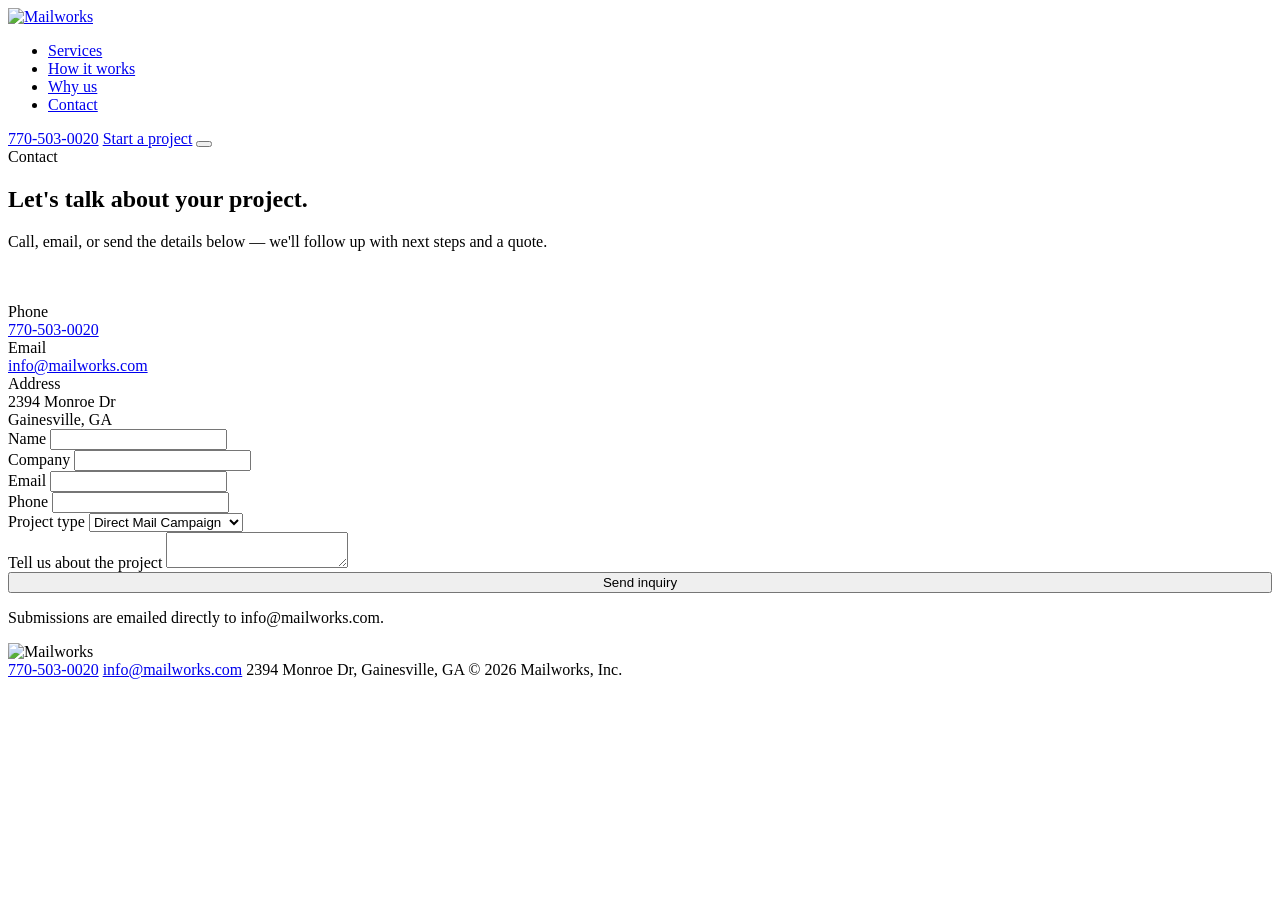
==== index.html @ 34e45dac "Add files via upload" ====
<!DOCTYPE html>
<html lang="en">
<head>
<meta charset="UTF-8">
<meta name="viewport" content="width=device-width, initial-scale=1.0">
<title>Contact — Mailworks</title>
<meta name="description" content="Get in touch with Mailworks in Gainesville, GA — call, email, or send a project inquiry.">
<link rel="stylesheet" href="css/styles.css">
</head>
<body>

<header class="site-header">
  <div class="nav-inner">
    <a href="index.html" class="brand"><img src="assets/mailworks-logo.png" alt="Mailworks"></a>
    <nav class="main-nav" id="main-nav">
      <ul>
        <li><a href="index.html#services">Services</a></li>
        <li><a href="index.html#how">How it works</a></li>
        <li><a href="index.html#why">Why us</a></li>
        <li><a href="contact.html">Contact</a></li>
      </ul>
    </nav>
    <div class="header-cta">
      <a class="header-phone" href="tel:7705030020">770-503-0020</a>
      <a class="btn btn-primary" href="#inquiry-form">Start a project</a>
      <button class="nav-toggle" aria-label="Toggle menu" aria-expanded="false">
        <span></span><span></span><span></span>
      </button>
    </div>
  </div>
</header>

<main>

  <section class="page-intro">
    <div class="wrap">
      <span class="eyebrow">Contact</span>
      <h1>Let's talk about your project.</h1>
      <p class="lede">Call, email, or send the details below — we'll follow up with next steps and a quote.</p>
    </div>
  </section>

  <section class="section" style="border-bottom:none; padding-top:36px;">
    <div class="wrap">
      <div class="contact-grid">

        <div class="contact-info">
          <div class="row">
            <div class="k">Phone</div>
            <div class="v"><a href="tel:7705030020">770-503-0020</a></div>
          </div>
          <div class="row">
            <div class="k">Email</div>
            <div class="v"><a href="mailto:info@mailworks.com">info@mailworks.com</a></div>
          </div>
          <div class="row">
            <div class="k">Address</div>
            <div class="v">2394 Monroe Dr<br>Gainesville, GA</div>
          </div>
        </div>

        <div class="form-card">
          <form id="inquiry-form" action="https://formspree.io/f/maqrlwvw" method="POST">
            <input type="hidden" name="_subject" value="New inquiry — mailworks.com">
            <div class="field-row">
              <div class="field">
                <label for="name">Name</label>
                <input type="text" id="name" name="name" required>
              </div>
              <div class="field">
                <label for="company">Company</label>
                <input type="text" id="company" name="company">
              </div>
            </div>
            <div class="field-row">
              <div class="field">
                <label for="email">Email</label>
                <input type="email" id="email" name="email" required>
              </div>
              <div class="field">
                <label for="phone">Phone</label>
                <input type="tel" id="phone" name="phone">
              </div>
            </div>
            <div class="field">
              <label for="project_type">Project type</label>
              <select id="project_type" name="project_type">
                <option>Direct Mail Campaign</option>
                <option>Custom Print Project</option>
                <option>Print + Mail Combined</option>
                <option>Digital Print</option>
                <option>Not sure yet</option>
              </select>
            </div>
            <div class="field">
              <label for="message">Tell us about the project</label>
              <textarea id="message" name="message" required></textarea>
            </div>
            <button type="submit" class="btn btn-primary" style="width:100%; text-align:center;">Send inquiry</button>
            <p id="form-status" class="form-status" role="status"></p>
            <p class="form-note">Submissions are emailed directly to info@mailworks.com.</p>
          </form>
        </div>

      </div>
    </div>
  </section>

</main>

<footer class="site-footer">
  <div class="wrap footer-inner">
    <img src="assets/mailworks-logo.png" alt="Mailworks">
    <div class="footer-meta">
      <a href="tel:7705030020">770-503-0020</a>
      <a href="mailto:info@mailworks.com">info@mailworks.com</a>
      <span>2394 Monroe Dr, Gainesville, GA</span>
      <span>© <span id="year"></span> Mailworks, Inc.</span>
    </div>
  </div>
</footer>

<script src="js/main.js"></script>
<script>document.getElementById('year').textContent = new Date().getFullYear();</script>
</body>
</html>
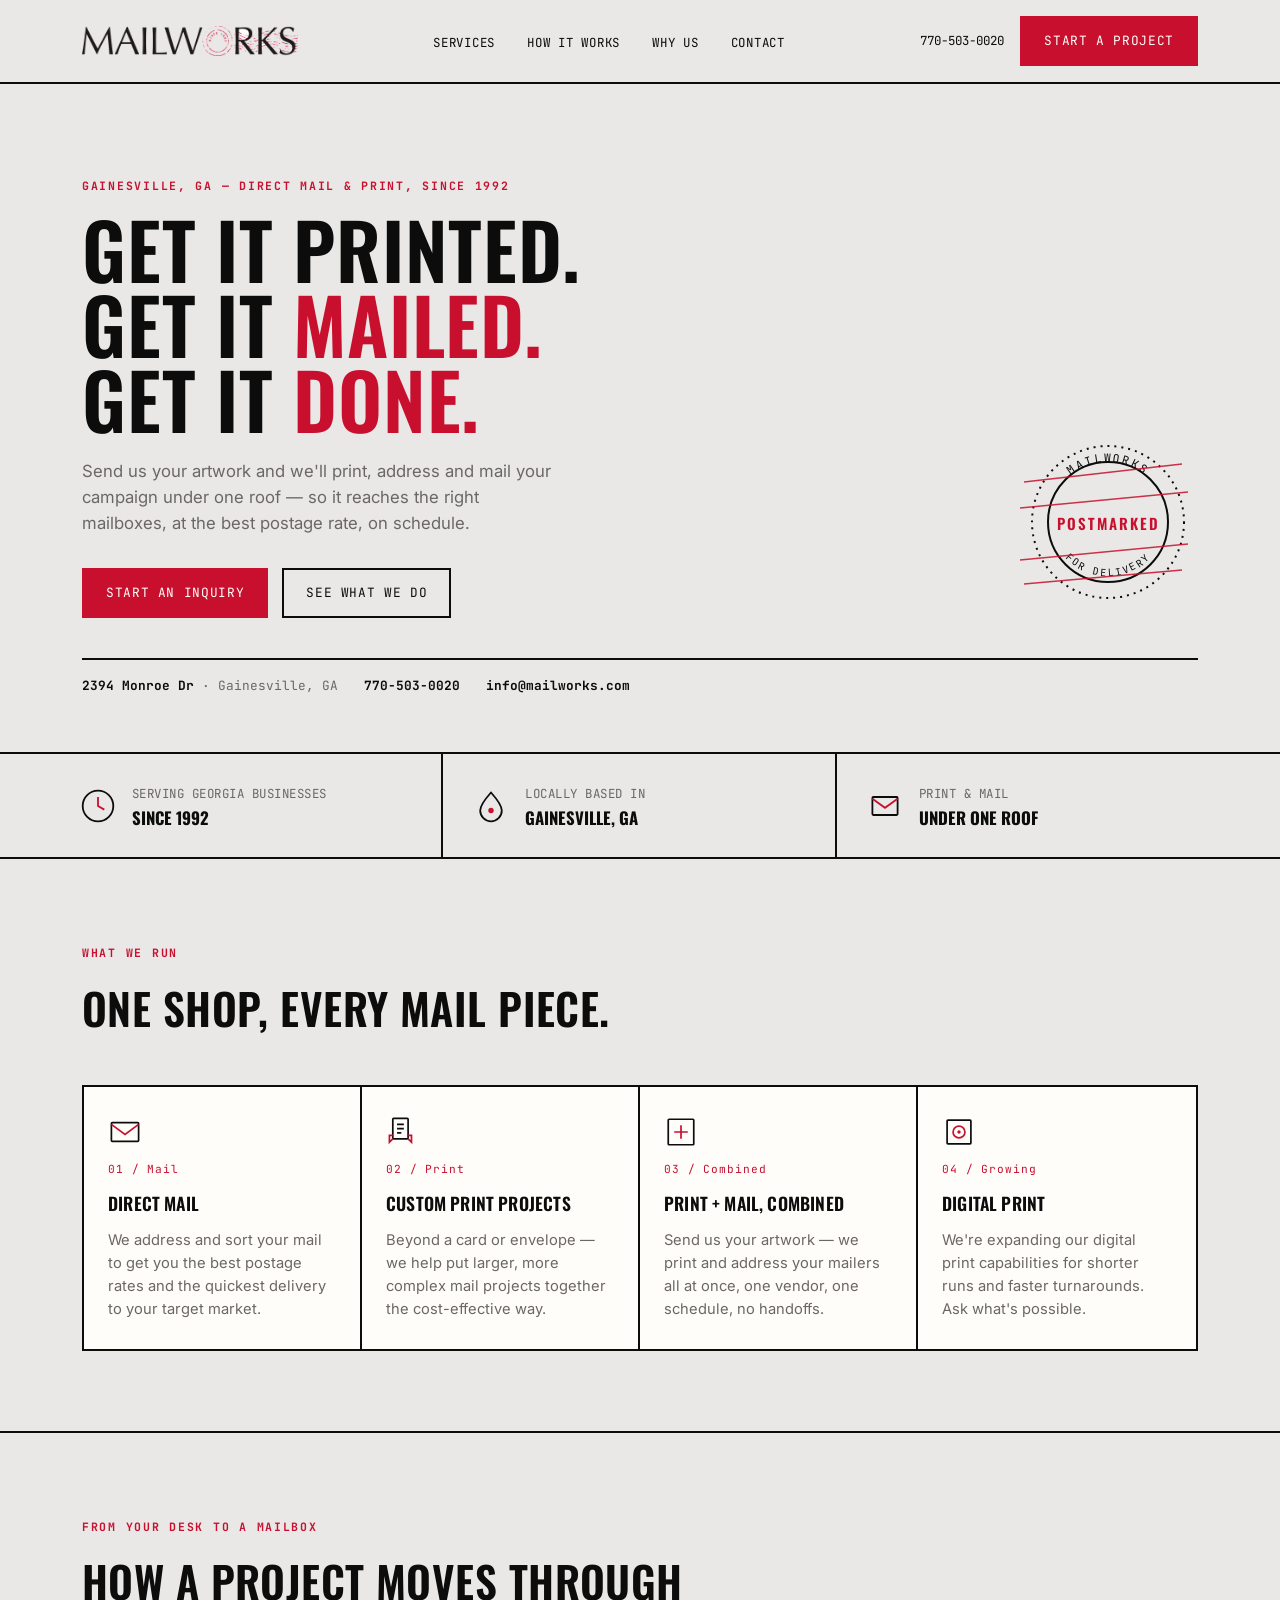
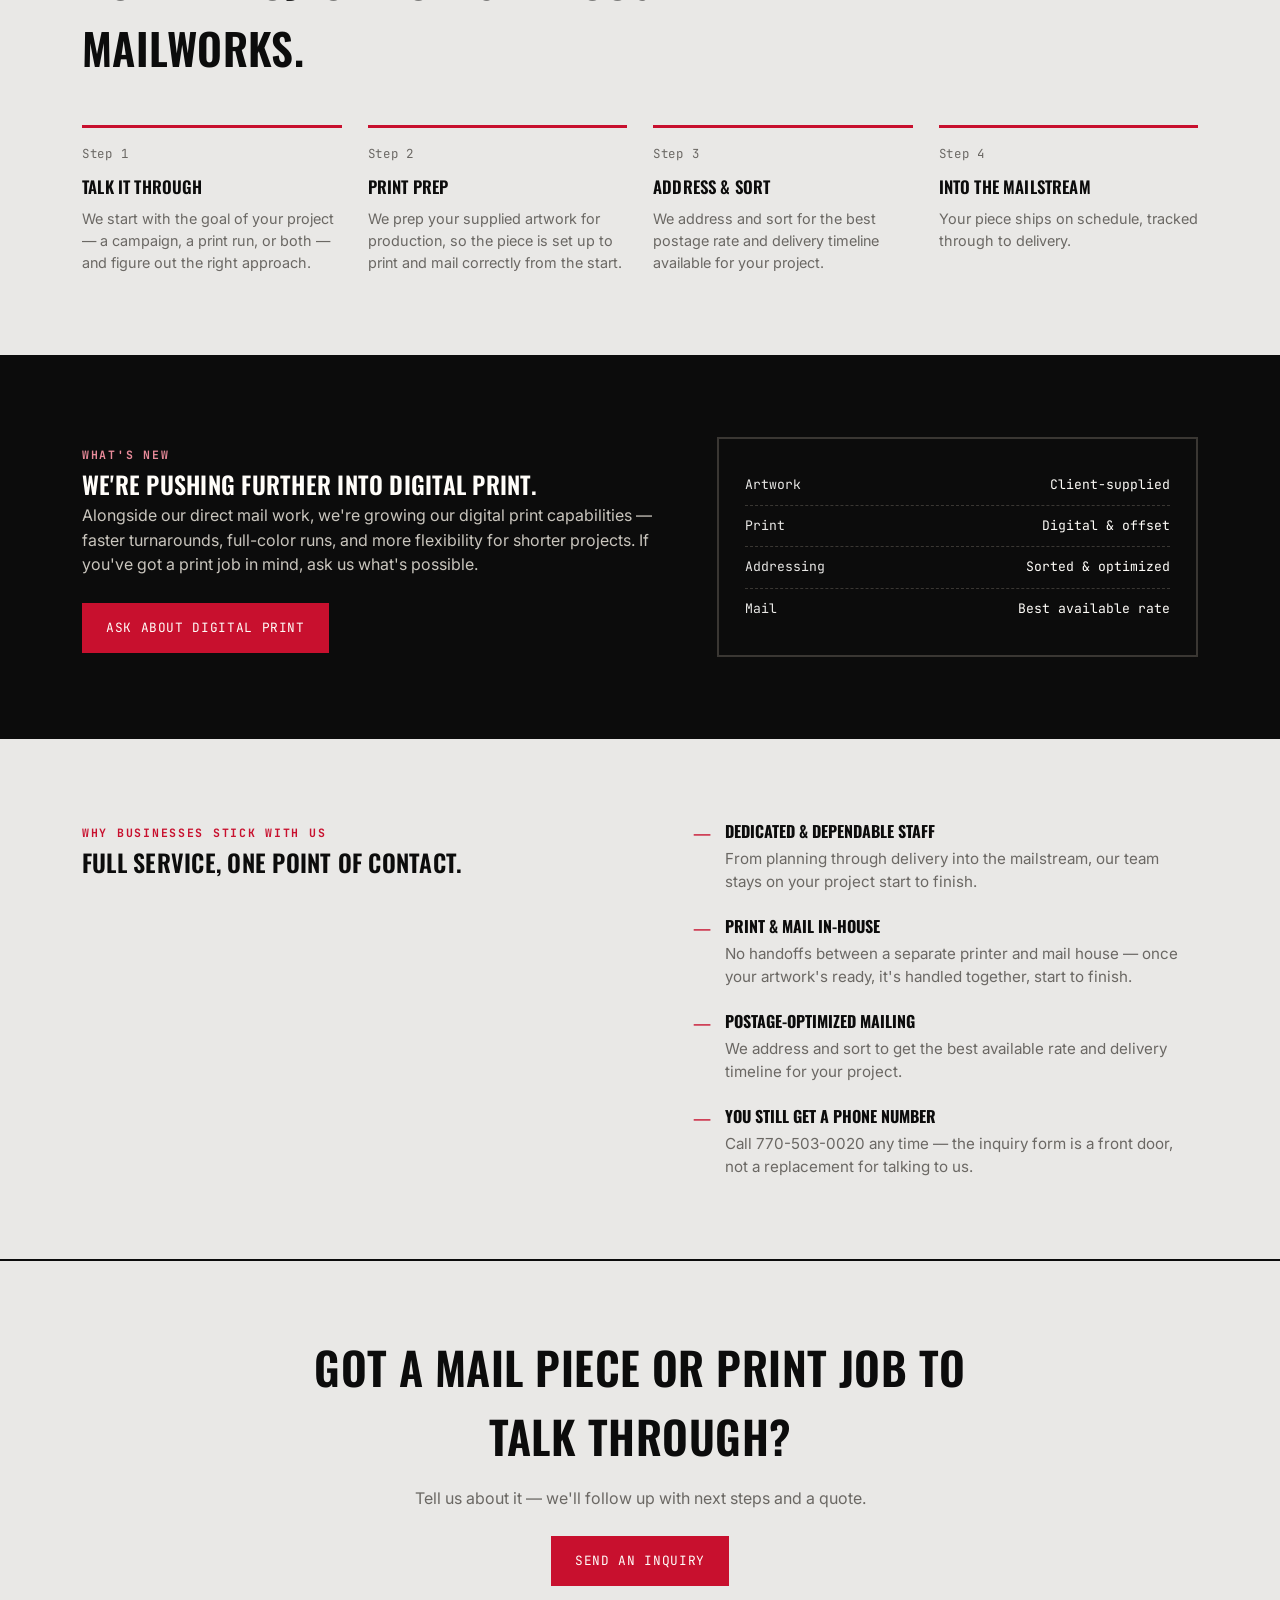
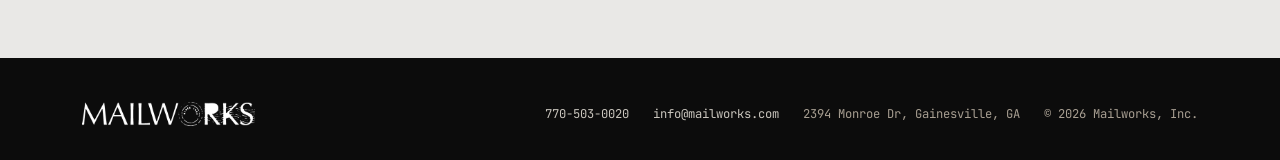
==== commit 1b61efe8: "Add files via upload" ====
--- a/index.html
+++ b/index.html
@@ -3,26 +3,26 @@
 <head>
 <meta charset="UTF-8">
 <meta name="viewport" content="width=device-width, initial-scale=1.0">
-<title>Contact — Mailworks</title>
-<meta name="description" content="Get in touch with Mailworks in Gainesville, GA — call, email, or send a project inquiry.">
-<link rel="stylesheet" href="css/styles.css">
+<title>Mailworks — Direct Mail &amp; Print, Gainesville GA</title>
+<meta name="description" content="Mailworks handles direct mail campaigns and custom print projects for Georgia businesses since 1992 — print, addressing and postage-optimized mailing, all in one place.">
+<link rel="stylesheet" href="styles.css">
 </head>
 <body>
 
 <header class="site-header">
   <div class="nav-inner">
-    <a href="index.html" class="brand"><img src="assets/mailworks-logo.png" alt="Mailworks"></a>
+    <a href="index.html" class="brand"><img src="mailworks-logo.png" alt="Mailworks"></a>
     <nav class="main-nav" id="main-nav">
       <ul>
-        <li><a href="index.html#services">Services</a></li>
-        <li><a href="index.html#how">How it works</a></li>
-        <li><a href="index.html#why">Why us</a></li>
+        <li><a href="#services">Services</a></li>
+        <li><a href="#how">How it works</a></li>
+        <li><a href="#why">Why us</a></li>
         <li><a href="contact.html">Contact</a></li>
       </ul>
     </nav>
     <div class="header-cta">
       <a class="header-phone" href="tel:7705030020">770-503-0020</a>
-      <a class="btn btn-primary" href="#inquiry-form">Start a project</a>
+      <a class="btn btn-primary" href="contact.html">Start a project</a>
       <button class="nav-toggle" aria-label="Toggle menu" aria-expanded="false">
         <span></span><span></span><span></span>
       </button>
@@ -32,77 +32,210 @@
 
 <main>
 
-  <section class="page-intro">
-    <div class="wrap">
-      <span class="eyebrow">Contact</span>
-      <h1>Let's talk about your project.</h1>
-      <p class="lede">Call, email, or send the details below — we'll follow up with next steps and a quote.</p>
-    </div>
-  </section>
-
-  <section class="section" style="border-bottom:none; padding-top:36px;">
-    <div class="wrap">
-      <div class="contact-grid">
-
-        <div class="contact-info">
-          <div class="row">
-            <div class="k">Phone</div>
-            <div class="v"><a href="tel:7705030020">770-503-0020</a></div>
-          </div>
-          <div class="row">
-            <div class="k">Email</div>
-            <div class="v"><a href="mailto:info@mailworks.com">info@mailworks.com</a></div>
-          </div>
-          <div class="row">
-            <div class="k">Address</div>
-            <div class="v">2394 Monroe Dr<br>Gainesville, GA</div>
-          </div>
-        </div>
-
-        <div class="form-card">
-          <form id="inquiry-form" action="https://formspree.io/f/maqrlwvw" method="POST">
-            <input type="hidden" name="_subject" value="New inquiry — mailworks.com">
-            <div class="field-row">
-              <div class="field">
-                <label for="name">Name</label>
-                <input type="text" id="name" name="name" required>
-              </div>
-              <div class="field">
-                <label for="company">Company</label>
-                <input type="text" id="company" name="company">
-              </div>
-            </div>
-            <div class="field-row">
-              <div class="field">
-                <label for="email">Email</label>
-                <input type="email" id="email" name="email" required>
-              </div>
-              <div class="field">
-                <label for="phone">Phone</label>
-                <input type="tel" id="phone" name="phone">
-              </div>
-            </div>
-            <div class="field">
-              <label for="project_type">Project type</label>
-              <select id="project_type" name="project_type">
-                <option>Direct Mail Campaign</option>
-                <option>Custom Print Project</option>
-                <option>Print + Mail Combined</option>
-                <option>Digital Print</option>
-                <option>Not sure yet</option>
-              </select>
-            </div>
-            <div class="field">
-              <label for="message">Tell us about the project</label>
-              <textarea id="message" name="message" required></textarea>
-            </div>
-            <button type="submit" class="btn btn-primary" style="width:100%; text-align:center;">Send inquiry</button>
-            <p id="form-status" class="form-status" role="status"></p>
-            <p class="form-note">Submissions are emailed directly to info@mailworks.com.</p>
-          </form>
-        </div>
-
-      </div>
+  <!-- HERO -->
+  <section class="hero">
+    <div class="wrap hero-grid">
+      <div>
+        <span class="eyebrow">Gainesville, GA — Direct Mail &amp; Print, Since 1992</span>
+        <h1>Get it printed.<br>Get it <span class="accent">mailed.</span><br>Get it <span class="accent">done.</span></h1>
+        <p class="lede">Send us your artwork and we'll print, address and mail your campaign under one roof — so it reaches the right mailboxes, at the best postage rate, on schedule.</p>
+        <div class="hero-actions">
+          <a class="btn btn-primary" href="contact.html">Start an inquiry</a>
+          <a class="btn" href="#services">See what we do</a>
+        </div>
+      </div>
+
+      <div class="postmark-wrap">
+        <svg class="postmark" width="180" height="180" viewBox="0 0 180 180" aria-hidden="true">
+          <circle class="ring" cx="90" cy="90" r="76" stroke-width="2" stroke-dasharray="2 5"/>
+          <circle class="ring" cx="90" cy="90" r="60" stroke-width="2"/>
+          <path id="arcTop" d="M 30 90 A 60 60 0 0 1 150 90" fill="none"/>
+          <text font-size="11.5"><textPath href="#arcTop" startOffset="50%" text-anchor="middle">MAILWORKS</textPath></text>
+          <text class="big" x="90" y="98" font-size="15" text-anchor="middle">POSTMARKED</text>
+          <path id="arcBot" d="M 35 108 A 60 60 0 0 0 145 108" fill="none"/>
+          <text font-size="10"><textPath href="#arcBot" startOffset="50%" text-anchor="middle">FOR&#160;DELIVERY</textPath></text>
+          <g class="cancel">
+            <line x1="6" y1="50" x2="164" y2="32"/>
+            <line x1="2" y1="76" x2="170" y2="60"/>
+            <line x1="2" y1="128" x2="170" y2="112"/>
+            <line x1="6" y1="152" x2="164" y2="138"/>
+          </g>
+        </svg>
+      </div>
+    </div>
+
+    <div class="wrap">
+      <div class="hero-address">
+        <span><strong>2394 Monroe Dr</strong> · Gainesville, GA</span>
+        <span><strong>770-503-0020</strong></span>
+        <span><strong>info@mailworks.com</strong></span>
+      </div>
+    </div>
+  </section>
+
+  <!-- AT A GLANCE -->
+  <section class="glance">
+    <div class="wrap" style="padding:0;">
+      <div class="glance-grid">
+        <div class="glance-item">
+          <svg viewBox="0 0 40 40" fill="none" stroke="var(--ink)" stroke-width="2"><circle cx="20" cy="20" r="17"/><path d="M20 10v10l7 4" stroke="var(--red)"/></svg>
+          <div>
+            <span class="label">Serving Georgia businesses</span>
+            <strong>Since 1992</strong>
+          </div>
+        </div>
+        <div class="glance-item">
+          <svg viewBox="0 0 40 40" fill="none" stroke="var(--ink)" stroke-width="2"><path d="M20 5C12 14 8 20 8 25a12 12 0 0024 0c0-5-4-11-12-20z"/><circle cx="20" cy="25" r="3" fill="var(--red)" stroke="none"/></svg>
+          <div>
+            <span class="label">Locally based in</span>
+            <strong>Gainesville, GA</strong>
+          </div>
+        </div>
+        <div class="glance-item">
+          <svg viewBox="0 0 40 40" fill="none" stroke="var(--ink)" stroke-width="2"><rect x="6" y="10" width="28" height="20" rx="1"/><path d="M6 12l14 10 14-10" stroke="var(--red)"/></svg>
+          <div>
+            <span class="label">Print &amp; mail</span>
+            <strong>Under one roof</strong>
+          </div>
+        </div>
+      </div>
+    </div>
+  </section>
+
+  <!-- SERVICES -->
+  <section class="section" id="services">
+    <div class="wrap">
+      <div class="section-head">
+        <span class="eyebrow">What we run</span>
+        <h2>One shop, every mail piece.</h2>
+      </div>
+      <div class="services-grid">
+        <article class="service">
+          <svg viewBox="0 0 40 40" fill="none" stroke="var(--ink)" stroke-width="2"><rect x="4" y="9" width="32" height="22" rx="1"/><path d="M4 11l16 12 16-12" stroke="var(--red)"/></svg>
+          <span class="tag">01 / Mail</span>
+          <h3>Direct Mail</h3>
+          <p>We address and sort your mail to get you the best postage rates and the quickest delivery to your target market.</p>
+        </article>
+        <article class="service">
+          <svg viewBox="0 0 40 40" fill="none" stroke="var(--ink)" stroke-width="2"><rect x="8" y="4" width="18" height="24" rx="1"/><path d="M8 28l-4 4v-8h4M26 28l4 4v-8h-4" stroke="var(--red)"/><path d="M13 11h8M13 16h8M13 21h5"/></svg>
+          <span class="tag">02 / Print</span>
+          <h3>Custom Print Projects</h3>
+          <p>Beyond a card or envelope — we help put larger, more complex mail projects together the cost-effective way.</p>
+        </article>
+        <article class="service">
+          <svg viewBox="0 0 40 40" fill="none" stroke="var(--ink)" stroke-width="2"><rect x="5" y="5" width="30" height="30" rx="1"/><path d="M12 20h16M20 12v16" stroke="var(--red)"/></svg>
+          <span class="tag">03 / Combined</span>
+          <h3>Print + Mail, Combined</h3>
+          <p>Send us your artwork — we print and address your mailers all at once, one vendor, one schedule, no handoffs.</p>
+        </article>
+        <article class="service">
+          <svg viewBox="0 0 40 40" fill="none" stroke="var(--ink)" stroke-width="2"><rect x="6" y="6" width="28" height="28" rx="1"/><circle cx="20" cy="20" r="7" stroke="var(--red)"/><circle cx="20" cy="20" r="2" fill="var(--red)" stroke="none"/></svg>
+          <span class="tag">04 / Growing</span>
+          <h3>Digital Print</h3>
+          <p>We're expanding our digital print capabilities for shorter runs and faster turnarounds. Ask what's possible.</p>
+        </article>
+      </div>
+    </div>
+  </section>
+
+  <!-- HOW IT WORKS -->
+  <section class="section" id="how">
+    <div class="wrap">
+      <div class="section-head">
+        <span class="eyebrow">From your desk to a mailbox</span>
+        <h2>How a project moves through Mailworks.</h2>
+      </div>
+      <div class="how-grid">
+        <div class="how-step">
+          <div class="how-num">Step 1</div>
+          <h3>Talk it through</h3>
+          <p>We start with the goal of your project — a campaign, a print run, or both — and figure out the right approach.</p>
+        </div>
+        <div class="how-step">
+          <div class="how-num">Step 2</div>
+          <h3>Print prep</h3>
+          <p>We prep your supplied artwork for production, so the piece is set up to print and mail correctly from the start.</p>
+        </div>
+        <div class="how-step">
+          <div class="how-num">Step 3</div>
+          <h3>Address &amp; sort</h3>
+          <p>We address and sort for the best postage rate and delivery timeline available for your project.</p>
+        </div>
+        <div class="how-step">
+          <div class="how-num">Step 4</div>
+          <h3>Into the mailstream</h3>
+          <p>Your piece ships on schedule, tracked through to delivery.</p>
+        </div>
+      </div>
+    </div>
+  </section>
+
+  <!-- DIGITAL PRINT PIVOT -->
+  <section class="section section-dark">
+    <div class="wrap callout">
+      <div>
+        <span class="eyebrow">What's new</span>
+        <h2>We're pushing further into digital print.</h2>
+        <p>Alongside our direct mail work, we're growing our digital print capabilities — faster turnarounds, full-color runs, and more flexibility for shorter projects. If you've got a print job in mind, ask us what's possible.</p>
+        <div style="margin-top:26px;">
+          <a class="btn btn-primary" href="contact.html">Ask about digital print</a>
+        </div>
+      </div>
+      <div class="callout-panel">
+        <div class="row"><span>Artwork</span><span>Client-supplied</span></div>
+        <div class="row"><span>Print</span><span>Digital &amp; offset</span></div>
+        <div class="row"><span>Addressing</span><span>Sorted &amp; optimized</span></div>
+        <div class="row"><span>Mail</span><span>Best available rate</span></div>
+      </div>
+    </div>
+  </section>
+
+  <!-- WHY US -->
+  <section class="section" id="why">
+    <div class="wrap why-grid">
+      <div>
+        <span class="eyebrow">Why businesses stick with us</span>
+        <h2>Full service, one point of contact.</h2>
+      </div>
+      <ul class="why-list">
+        <li>
+          <span class="mark">—</span>
+          <div>
+            <strong>Dedicated &amp; dependable staff</strong>
+            <p>From planning through delivery into the mailstream, our team stays on your project start to finish.</p>
+          </div>
+        </li>
+        <li>
+          <span class="mark">—</span>
+          <div>
+            <strong>Print &amp; mail in-house</strong>
+            <p>No handoffs between a separate printer and mail house — once your artwork's ready, it's handled together, start to finish.</p>
+          </div>
+        </li>
+        <li>
+          <span class="mark">—</span>
+          <div>
+            <strong>Postage-optimized mailing</strong>
+            <p>We address and sort to get the best available rate and delivery timeline for your project.</p>
+          </div>
+        </li>
+        <li>
+          <span class="mark">—</span>
+          <div>
+            <strong>You still get a phone number</strong>
+            <p>Call 770-503-0020 any time — the inquiry form is a front door, not a replacement for talking to us.</p>
+          </div>
+        </li>
+      </ul>
+    </div>
+  </section>
+
+  <!-- FINAL CTA -->
+  <section class="final-cta">
+    <div class="wrap">
+      <h2>Got a mail piece or print job to talk through?</h2>
+      <p>Tell us about it — we'll follow up with next steps and a quote.</p>
+      <a class="btn btn-primary" href="contact.html">Send an inquiry</a>
     </div>
   </section>
 
@@ -110,7 +243,7 @@
 
 <footer class="site-footer">
   <div class="wrap footer-inner">
-    <img src="assets/mailworks-logo.png" alt="Mailworks">
+    <img src="mailworks-logo.png" alt="Mailworks">
     <div class="footer-meta">
       <a href="tel:7705030020">770-503-0020</a>
       <a href="mailto:info@mailworks.com">info@mailworks.com</a>
@@ -120,7 +253,7 @@
   </div>
 </footer>
 
-<script src="js/main.js"></script>
+<script src="main.js"></script>
 <script>document.getElementById('year').textContent = new Date().getFullYear();</script>
 </body>
 </html>
--- a/styles.css
+++ b/styles.css
@@ -0,0 +1,282 @@
+@import url('https://fonts.googleapis.com/css2?family=Archivo+Black&family=Oswald:wght@400;500;600;700&family=Inter:wght@400;500;600;700&family=JetBrains+Mono:wght@500;700&display=swap');
+
+:root{
+  --ink:#0c0c0c;
+  --paper:#e9e8e6;
+  --white:#fffdf9;
+  --red:#c8102e;
+  --red-dark:#920c20;
+  --grey:#6b6864;
+  --line: rgba(12,12,12,0.16);
+}
+*,*::before,*::after{ box-sizing:border-box; }
+html{ scroll-behavior:smooth; }
+body{
+  margin:0;
+  background:var(--paper);
+  color:var(--ink);
+  font-family:'Inter',sans-serif;
+  -webkit-font-smoothing:antialiased;
+  line-height:1.55;
+}
+h1,h2,h3{
+  font-family:'Oswald',sans-serif;
+  text-transform:uppercase;
+  letter-spacing:0.01em;
+  margin:0;
+  font-weight:600;
+}
+p{ margin:0; }
+a{ color:inherit; }
+img{ max-width:100%; display:block; }
+ul{ list-style:none; margin:0; padding:0; }
+
+.wrap{ max-width:1180px; margin:0 auto; padding:0 32px; }
+@media (max-width:640px){ .wrap{ padding:0 18px; } }
+
+@media (prefers-reduced-motion: reduce){
+  *{ animation-duration:0.001ms !important; transition-duration:0.001ms !important; }
+}
+
+.eyebrow{
+  font-family:'JetBrains Mono',monospace;
+  font-weight:700;
+  font-size:0.72rem;
+  letter-spacing:0.15em;
+  text-transform:uppercase;
+  color:var(--red);
+  display:inline-flex; align-items:center; gap:8px;
+}
+
+/* -------------------- header -------------------- */
+header.site-header{
+  position:sticky; top:0; z-index:50;
+  background:var(--paper);
+  border-bottom:2px solid var(--ink);
+}
+.nav-inner{
+  display:flex; align-items:center; justify-content:space-between;
+  padding:16px 32px; max-width:1180px; margin:0 auto;
+}
+.brand img{ height:30px; }
+.main-nav ul{ display:flex; gap:32px; }
+.main-nav a{
+  font-family:'JetBrains Mono',monospace;
+  font-size:0.78rem; letter-spacing:0.06em; text-transform:uppercase;
+  text-decoration:none; color:var(--ink);
+  border-bottom:2px solid transparent; padding-bottom:4px;
+}
+.main-nav a:hover{ border-color:var(--red); }
+.header-cta{ display:flex; align-items:center; gap:16px; }
+.header-phone{
+  font-family:'JetBrains Mono',monospace; font-size:0.78rem; text-decoration:none; color:var(--ink);
+  display:none;
+}
+@media (min-width:860px){ .header-phone{ display:inline; } }
+
+.btn{
+  font-family:'JetBrains Mono',monospace;
+  font-size:0.8rem; letter-spacing:0.05em; text-transform:uppercase;
+  padding:13px 22px; text-decoration:none; display:inline-block;
+  border:2px solid var(--ink);
+  background:transparent; color:var(--ink);
+  cursor:pointer;
+}
+.btn:hover{ background:var(--ink); color:var(--white); }
+.btn-primary{ background:var(--red); color:var(--white); border-color:var(--red); }
+.btn-primary:hover{ background:var(--red-dark); border-color:var(--red-dark); }
+
+.nav-toggle{ display:none; }
+@media (max-width:860px){
+  .main-nav{
+    position:fixed; inset:65px 0 0 0; background:var(--paper);
+    transform:translateX(100%); transition:transform .3s ease;
+    padding:26px 24px; border-top:2px solid var(--ink);
+  }
+  .main-nav.open{ transform:translateX(0); }
+  .main-nav ul{ flex-direction:column; gap:20px; }
+  .main-nav a{ font-size:1rem; }
+  .nav-toggle{
+    display:flex; flex-direction:column; gap:5px;
+    background:none; border:none; cursor:pointer; padding:6px;
+  }
+  .nav-toggle span{ width:22px; height:2px; background:var(--ink); display:block; }
+  .header-cta .btn-primary{ padding:10px 14px; font-size:0.72rem; }
+}
+
+/* -------------------- hero -------------------- */
+.hero{
+  padding:88px 0 56px;
+  border-bottom:2px solid var(--ink);
+}
+.hero-grid{
+  display:grid; grid-template-columns:1.3fr 1fr; gap:56px; align-items:end;
+}
+@media (max-width:900px){ .hero-grid{ grid-template-columns:1fr; } }
+.hero h1{
+  font-size:clamp(2.5rem,6vw,5rem);
+  line-height:0.98;
+  margin-top:14px;
+}
+.hero h1 .accent{ color:var(--red); }
+.hero .lede{
+  font-size:1.05rem; color:var(--grey); max-width:480px; margin-top:22px;
+}
+.hero-actions{ display:flex; gap:14px; margin-top:32px; flex-wrap:wrap; }
+
+.postmark-wrap{ justify-self:end; }
+@media (max-width:900px){ .postmark-wrap{ justify-self:start; margin-top:12px; width:180px; } }
+.postmark svg{ display:block; }
+.postmark .ring{ fill:none; stroke:var(--ink); }
+.postmark text{
+  font-family:'JetBrains Mono',monospace; fill:var(--ink); letter-spacing:2px;
+}
+.postmark .big{ font-family:'Oswald',sans-serif; fill:var(--red); font-weight:600; }
+.postmark .cancel line{ stroke:var(--red); stroke-width:1.4; opacity:0.85; }
+
+.hero-address{
+  margin-top:40px; padding-top:16px; border-top:2px solid var(--ink);
+  font-family:'JetBrains Mono',monospace; font-size:0.8rem; color:var(--grey);
+  display:flex; gap:26px; flex-wrap:wrap;
+}
+.hero-address strong{ color:var(--ink); }
+
+/* -------------------- at-a-glance strip -------------------- */
+.glance{ border-bottom:2px solid var(--ink); }
+.glance-grid{
+  display:grid; grid-template-columns:repeat(3,1fr);
+}
+.glance-item{
+  padding:26px 30px;
+  border-right:2px solid var(--ink);
+  display:flex; align-items:center; gap:16px;
+}
+.glance-item:last-child{ border-right:none; }
+.glance-item svg{ flex:none; width:36px; height:36px; }
+.glance-item .label{ font-family:'JetBrains Mono',monospace; font-size:0.78rem; color:var(--grey); text-transform:uppercase; letter-spacing:0.04em; }
+.glance-item strong{ display:block; font-family:'Oswald',sans-serif; font-size:1.05rem; text-transform:uppercase; }
+@media (max-width:760px){
+  .glance-grid{ grid-template-columns:1fr; }
+  .glance-item{ border-right:none; border-bottom:2px solid var(--ink); }
+  .glance-item:last-child{ border-bottom:none; }
+}
+
+/* -------------------- section shells -------------------- */
+.section{ padding:80px 0; border-bottom:2px solid var(--ink); }
+.section-head{ margin-bottom:44px; max-width:640px; }
+.section-head h2{ font-size:clamp(1.9rem,3.6vw,2.7rem); margin-top:10px; }
+.section-dark{ background:var(--ink); color:var(--paper); }
+.section-dark .eyebrow{ color:#e88a99; }
+.section-dark h2{ color:var(--white); }
+.section-dark p{ color:#c9c5bd; }
+
+/* -------------------- services grid -------------------- */
+.services-grid{
+  display:grid; grid-template-columns:repeat(4,1fr);
+  border:2px solid var(--ink);
+}
+@media (max-width:900px){ .services-grid{ grid-template-columns:repeat(2,1fr); } }
+@media (max-width:560px){ .services-grid{ grid-template-columns:1fr; } }
+.service{
+  padding:28px 24px; background:var(--white);
+  border-right:2px solid var(--ink); border-bottom:2px solid var(--ink);
+  display:flex; flex-direction:column; gap:12px;
+}
+.services-grid .service:nth-child(4n){ border-right:none; }
+.services-grid .service:nth-last-child(-n+4){ border-bottom:none; }
+@media (max-width:900px){
+  .services-grid .service:nth-child(4n){ border-right:2px solid var(--ink); }
+  .services-grid .service:nth-child(2n){ border-right:none; }
+  .services-grid .service:nth-last-child(-n+4){ border-bottom:2px solid var(--ink); }
+  .services-grid .service:nth-last-child(-n+2){ border-bottom:none; }
+}
+@media (max-width:560px){
+  .services-grid .service{ border-right:none !important; }
+}
+.service svg{ width:34px; height:34px; }
+.service .tag{ font-family:'JetBrains Mono',monospace; font-size:0.7rem; color:var(--red); letter-spacing:0.08em; }
+.service h3{ font-size:1.1rem; }
+.service p{ color:var(--grey); font-size:0.92rem; }
+
+/* -------------------- how it works -------------------- */
+.how-grid{ display:grid; grid-template-columns:repeat(4,1fr); gap:26px; }
+@media (max-width:900px){ .how-grid{ grid-template-columns:1fr 1fr; } }
+@media (max-width:560px){ .how-grid{ grid-template-columns:1fr; } }
+.how-step{ border-top:3px solid var(--red); padding-top:16px; }
+.how-num{ font-family:'JetBrains Mono',monospace; color:var(--grey); font-size:0.78rem; letter-spacing:0.06em; }
+.how-step h3{ font-size:1.05rem; margin:10px 0 8px; }
+.how-step p{ color:var(--grey); font-size:0.9rem; }
+
+/* -------------------- pivot callout -------------------- */
+.callout{ display:grid; grid-template-columns:1.1fr 0.9fr; gap:48px; align-items:center; }
+@media (max-width:800px){ .callout{ grid-template-columns:1fr; } }
+.callout-panel{
+  border:2px solid #3a3733; padding:26px; font-family:'JetBrains Mono',monospace; font-size:0.82rem;
+}
+.callout-panel .row{ display:flex; justify-content:space-between; padding:10px 0; border-bottom:1px dashed #3a3733; }
+.callout-panel .row:last-child{ border-bottom:none; }
+.callout-panel .row span:last-child{ color:var(--white); }
+
+/* -------------------- why us -------------------- */
+.why-grid{ display:grid; grid-template-columns:1.1fr 1fr; gap:56px; align-items:start; }
+@media (max-width:900px){ .why-grid{ grid-template-columns:1fr; } }
+.why-list{ display:grid; gap:20px; }
+.why-list li{ display:flex; gap:14px; }
+.why-list .mark{ color:var(--red); font-family:'Oswald',sans-serif; font-size:1.1rem; flex-shrink:0; }
+.why-list strong{ display:block; font-family:'Oswald',sans-serif; text-transform:uppercase; font-size:1rem; margin-bottom:3px; }
+.why-list p{ color:var(--grey); font-size:0.95rem; }
+
+/* -------------------- final CTA -------------------- */
+.final-cta{ padding:72px 0; text-align:center; }
+.final-cta h2{ font-size:clamp(1.9rem,4vw,2.8rem); max-width:680px; margin:0 auto; }
+.final-cta p{ margin-top:14px; color:var(--grey); }
+.final-cta .btn{ margin-top:26px; }
+
+/* -------------------- footer -------------------- */
+footer.site-footer{ padding:44px 0 34px; background:var(--ink); color:var(--paper); }
+.footer-inner{
+  display:flex; justify-content:space-between; align-items:center; flex-wrap:wrap; gap:20px;
+}
+.footer-inner img{ height:24px; filter:brightness(0) invert(1); }
+.footer-meta{ font-family:'JetBrains Mono',monospace; font-size:0.76rem; color:#a89f92; display:flex; gap:24px; flex-wrap:wrap; }
+.footer-meta a{ text-decoration:none; color:#c9c5bd; }
+.footer-meta a:hover{ color:var(--white); }
+
+/* -------------------- interior page intro (contact) -------------------- */
+.page-intro{ padding:64px 0 16px; border-bottom:none; }
+.page-intro h1{ font-size:clamp(2.2rem,5vw,3.6rem); max-width:760px; }
+.page-intro .lede{ margin-top:16px; font-size:1.05rem; color:var(--grey); max-width:560px; }
+
+/* -------------------- contact -------------------- */
+.contact-grid{ display:grid; grid-template-columns:0.9fr 1.1fr; gap:50px; align-items:start; }
+@media (max-width:900px){ .contact-grid{ grid-template-columns:1fr; } }
+.contact-info .row{
+  padding:20px 0; border-top:2px solid var(--ink);
+}
+.contact-info .row:last-child{ border-bottom:2px solid var(--ink); }
+.contact-info .k{ font-family:'JetBrains Mono',monospace; font-size:0.72rem; letter-spacing:0.08em; text-transform:uppercase; color:var(--grey); }
+.contact-info .v{ font-size:1.05rem; margin-top:4px; }
+.contact-info .v a{ text-decoration:none; }
+.contact-info .v a:hover{ color:var(--red); }
+
+.form-card{ border:2px solid var(--ink); background:var(--white); padding:30px; }
+.field{ margin-bottom:18px; }
+.field label{
+  display:block; font-family:'JetBrains Mono',monospace; font-size:0.72rem; letter-spacing:0.06em;
+  text-transform:uppercase; color:var(--grey); margin-bottom:8px;
+}
+.field input, .field select, .field textarea{
+  width:100%; font-family:'Inter',sans-serif; font-size:0.95rem;
+  padding:12px 14px; border:2px solid var(--ink); background:var(--paper); color:var(--ink);
+}
+.field textarea{ min-height:120px; resize:vertical; }
+.field input:focus, .field select:focus, .field textarea:focus{
+  outline:3px solid var(--red); outline-offset:1px;
+}
+.field-row{ display:grid; grid-template-columns:1fr 1fr; gap:16px; }
+@media (max-width:520px){ .field-row{ grid-template-columns:1fr; } }
+.form-note{ font-size:0.82rem; color:var(--grey); margin-top:14px; }
+.form-status{ margin-top:14px; font-family:'JetBrains Mono',monospace; font-size:0.85rem; display:none; }
+.form-status.show{ display:block; }
+.form-status.ok{ color:#1f7a3d; }
+.form-status.err{ color:var(--red); }
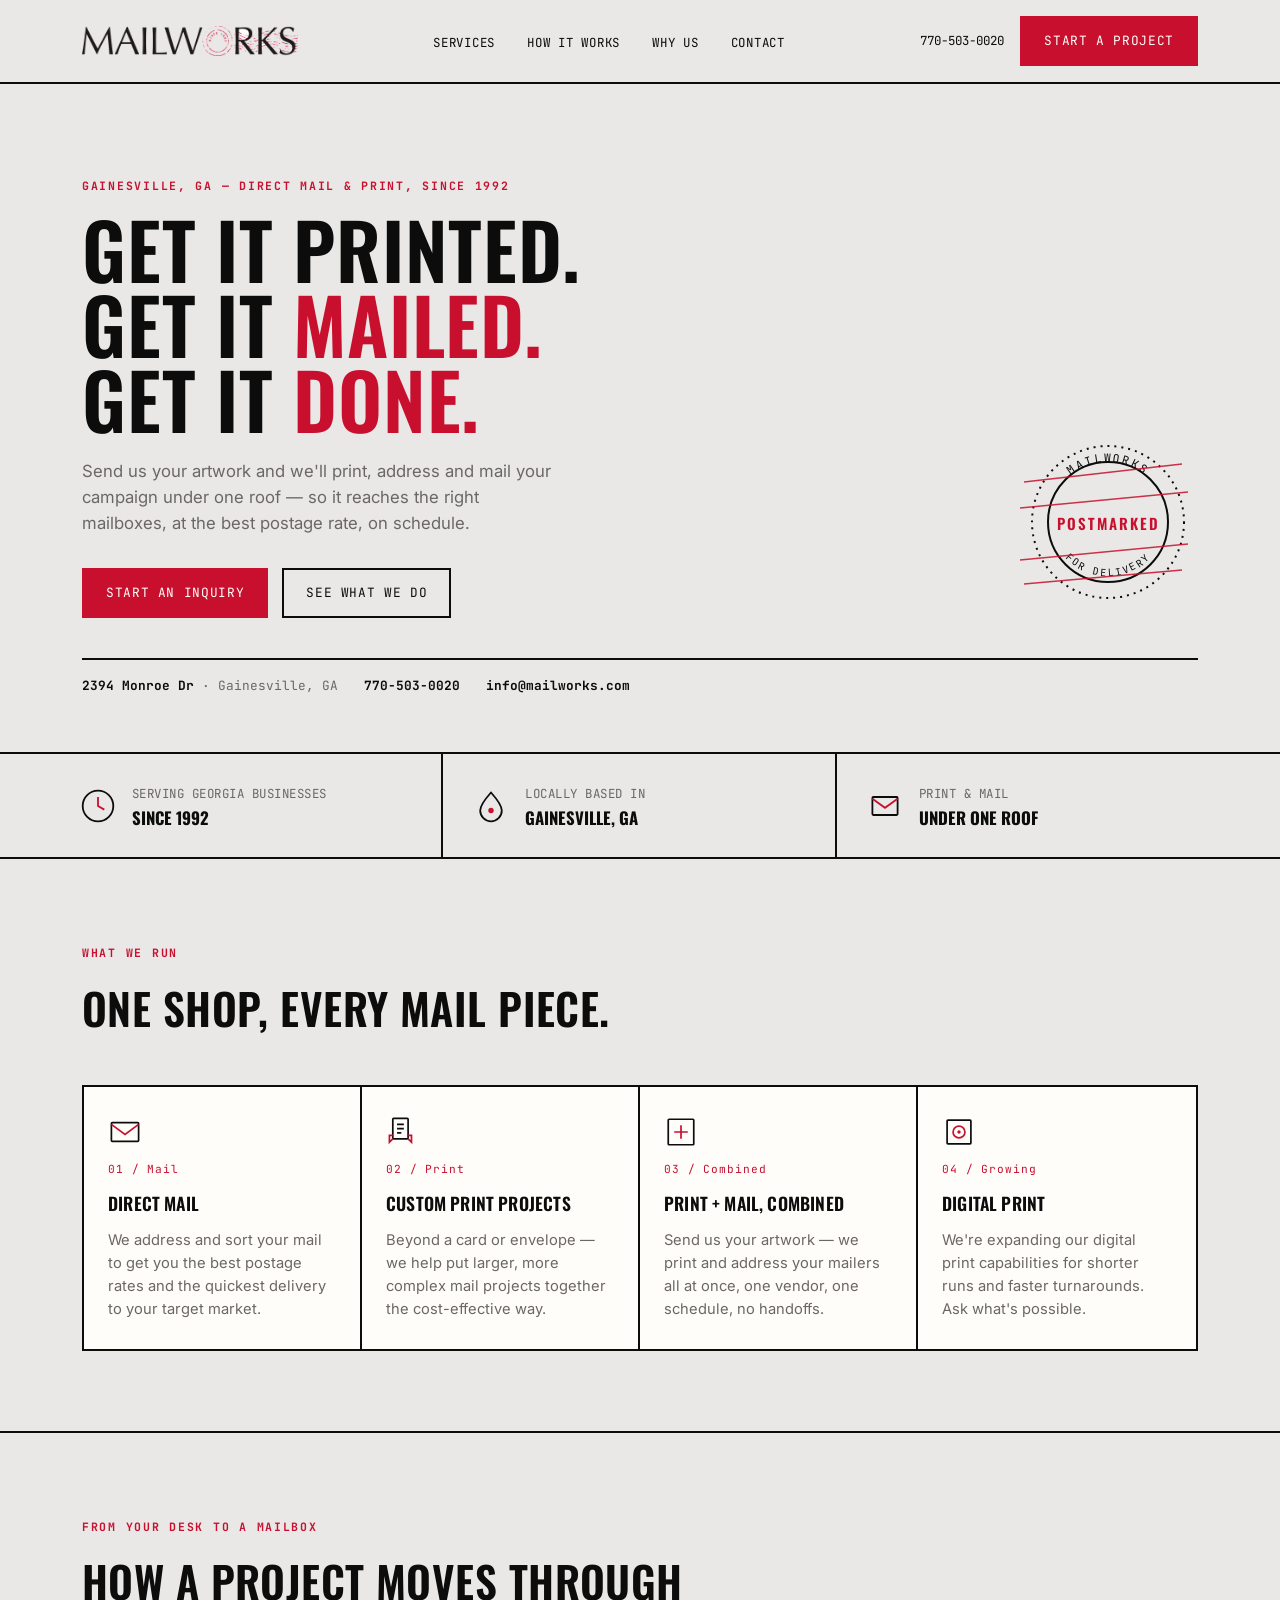
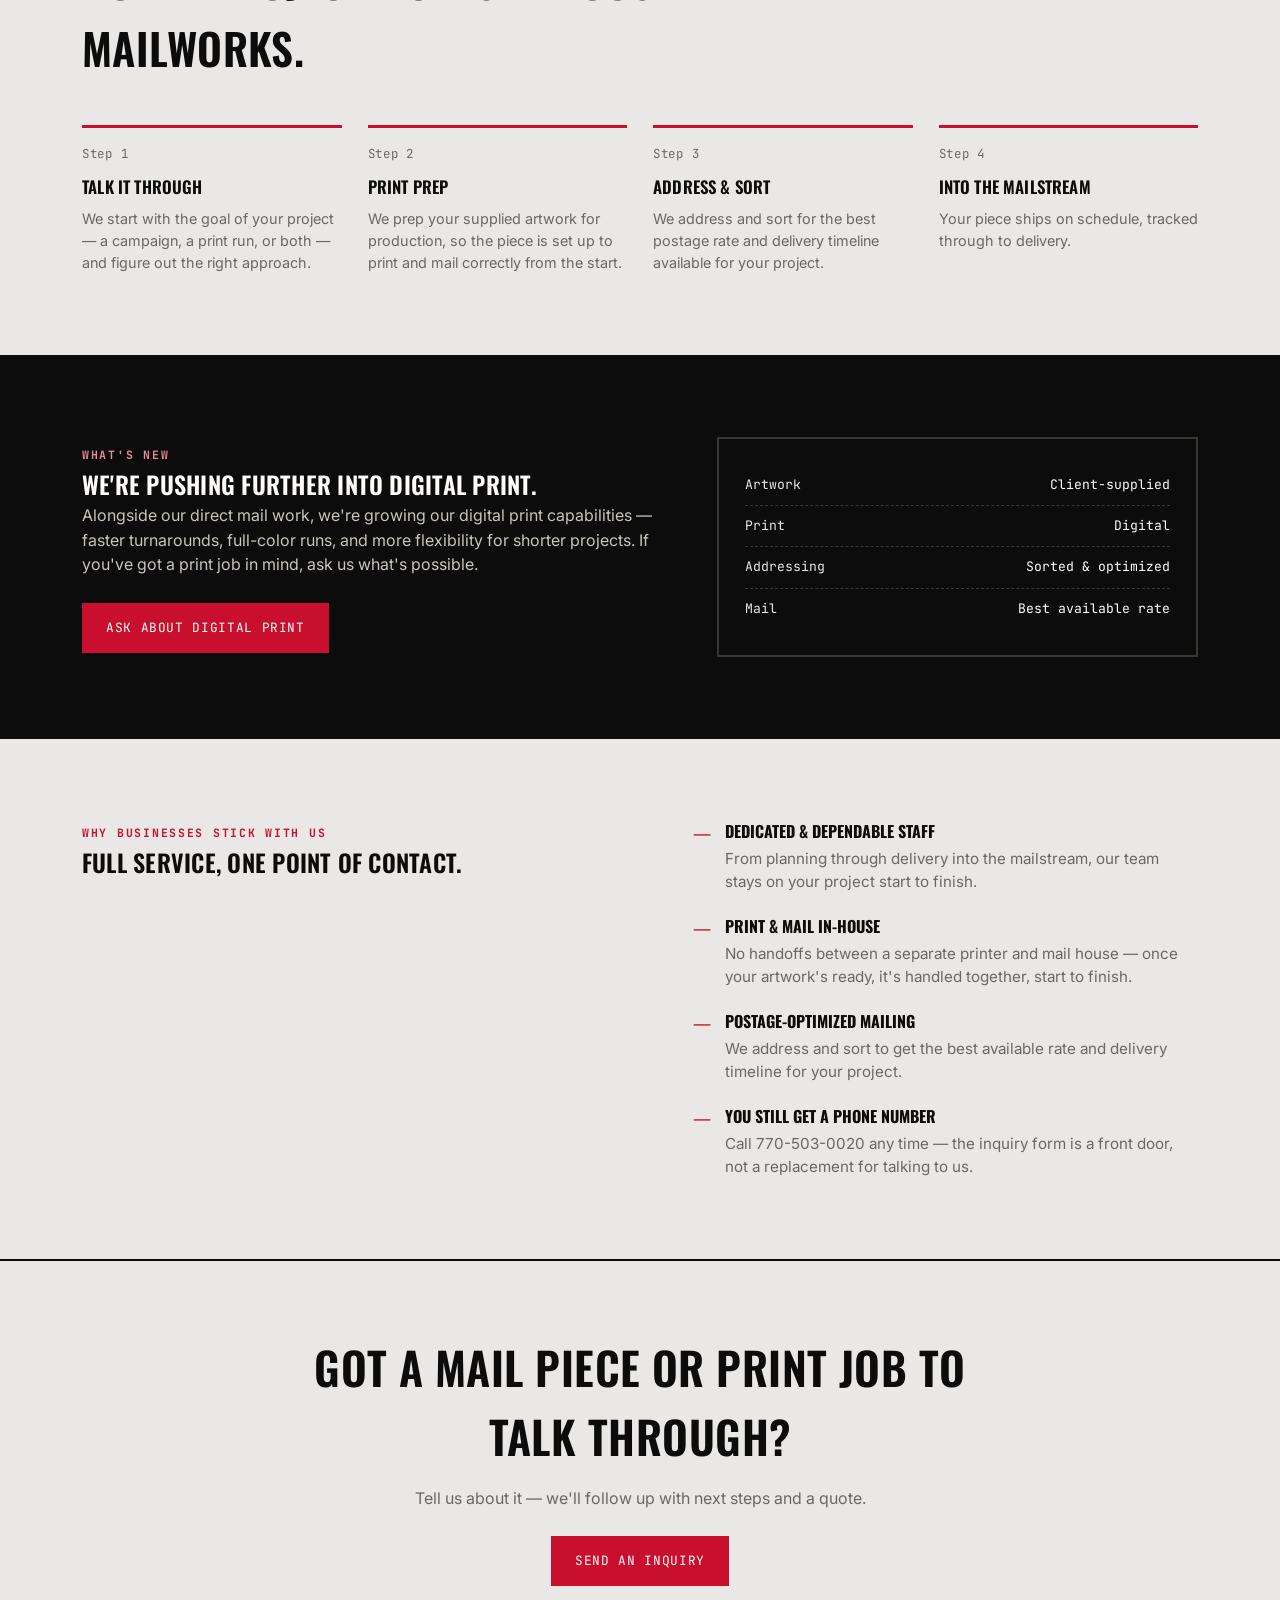
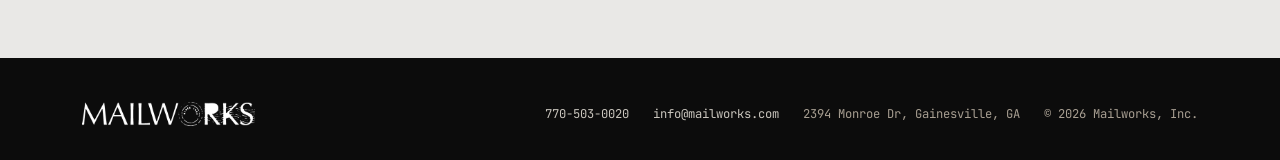
==== commit 4bb67402: "Add files via upload" ====
--- a/index.html
+++ b/index.html
@@ -183,7 +183,7 @@
       </div>
       <div class="callout-panel">
         <div class="row"><span>Artwork</span><span>Client-supplied</span></div>
-        <div class="row"><span>Print</span><span>Digital &amp; offset</span></div>
+        <div class="row"><span>Print</span><span>Digital</span></div>
         <div class="row"><span>Addressing</span><span>Sorted &amp; optimized</span></div>
         <div class="row"><span>Mail</span><span>Best available rate</span></div>
       </div>
